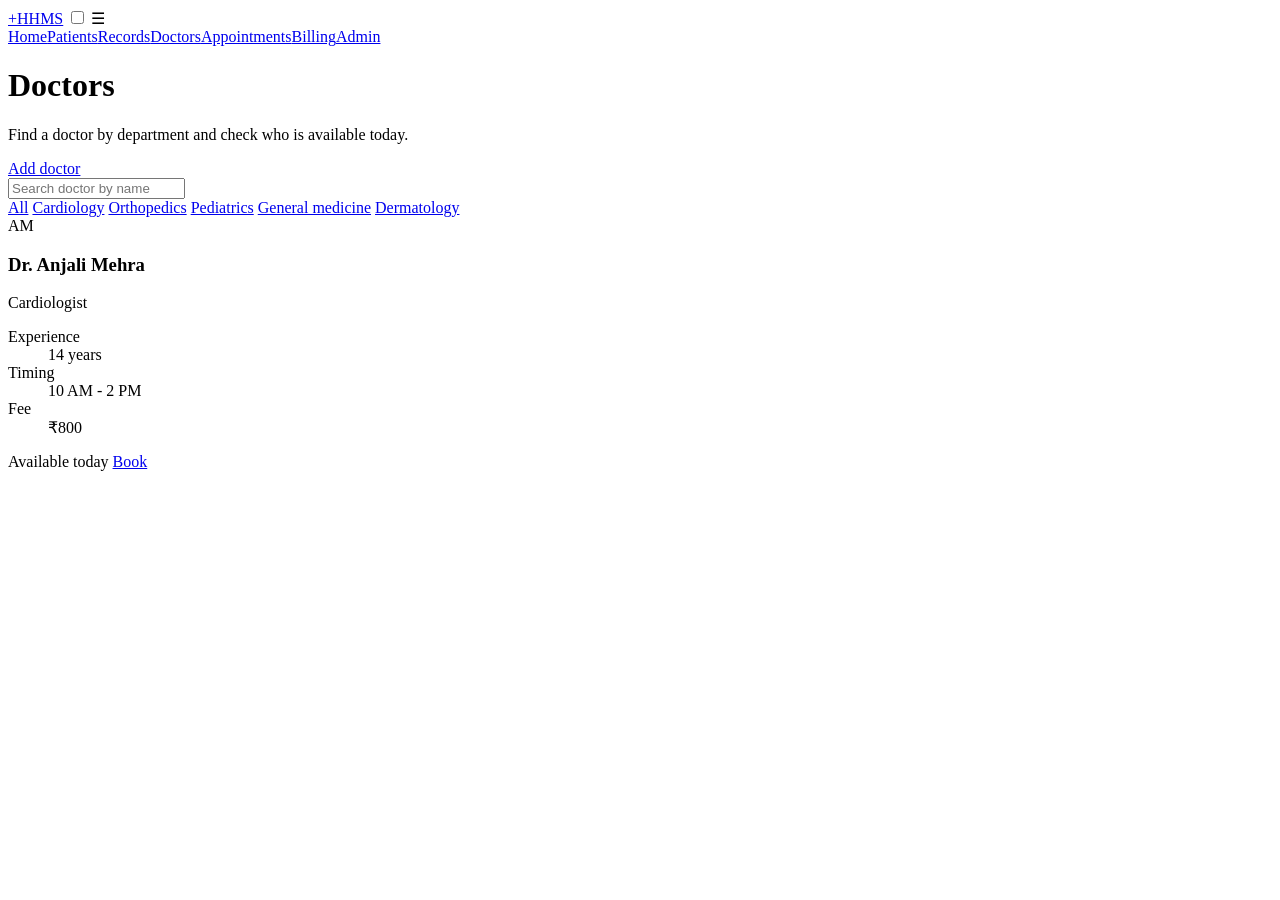
==== html/doctors.html @ df451578 "Add first doctor profile card" ====
<!DOCTYPE html>
<html lang="en">
<head>
  <meta charset="UTF-8">
  <meta name="viewport" content="width=device-width, initial-scale=1.0">
  <title>Doctors - HHMS</title>
  <link rel="stylesheet" href="../css/style.css">
  <link rel="stylesheet" href="../css/doctors.css">
</head>
<body>
  <header class="navbar">
    <a class="brand" href="../index.html"><span class="brand-mark">+</span>HHMS</a>
    <input type="checkbox" id="nav-toggle" class="nav-toggle">
    <label for="nav-toggle" class="nav-burger" aria-label="Open menu">&#9776;</label>
    <nav class="nav-links"><a href="../index.html">Home</a><a href="patients.html">Patients</a><a href="records.html">Records</a><a href="doctors.html" class="active">Doctors</a><a href="appointments.html">Appointments</a><a href="billing.html">Billing</a><a href="admin.html">Admin</a></nav>
  </header>
      <main class="container">
      <div class="page-head">
        <div>
          <h1>Doctors</h1>
          <p>Find a doctor by department and check who is available today.</p>
        </div>
        <a class="btn btn-primary" href="#add-doctor">Add doctor</a>
      </div>
            <div class="toolbar">
        <input type="search" placeholder="Search doctor by name" aria-label="Search doctors">
        <div class="chips">
          <a href="#" class="on">All</a>
          <a href="#">Cardiology</a>
          <a href="#">Orthopedics</a>
          <a href="#">Pediatrics</a>
          <a href="#">General medicine</a>
          <a href="#">Dermatology</a>
        </div>
      </div>
            <section class="grid cols-3 mb">
        <article class="doc-card">
          <div class="doc-top">
            <div class="avatar avatar-lg">AM</div>
            <div>
              <h3>Dr. Anjali Mehra</h3>
              <p class="muted">Cardiologist</p>
            </div>
          </div>
          <dl class="doc-facts">
            <div><dt>Experience</dt><dd>14 years</dd></div>
            <div><dt>Timing</dt><dd>10 AM - 2 PM</dd></div>
            <div><dt>Fee</dt><dd>₹800</dd></div>
          </dl>
          <div class="doc-foot">
            <span class="badge badge-success">Available today</span>
            <a class="btn btn-primary" href="#add-doctor">Book</a>
          </div>
        </article>
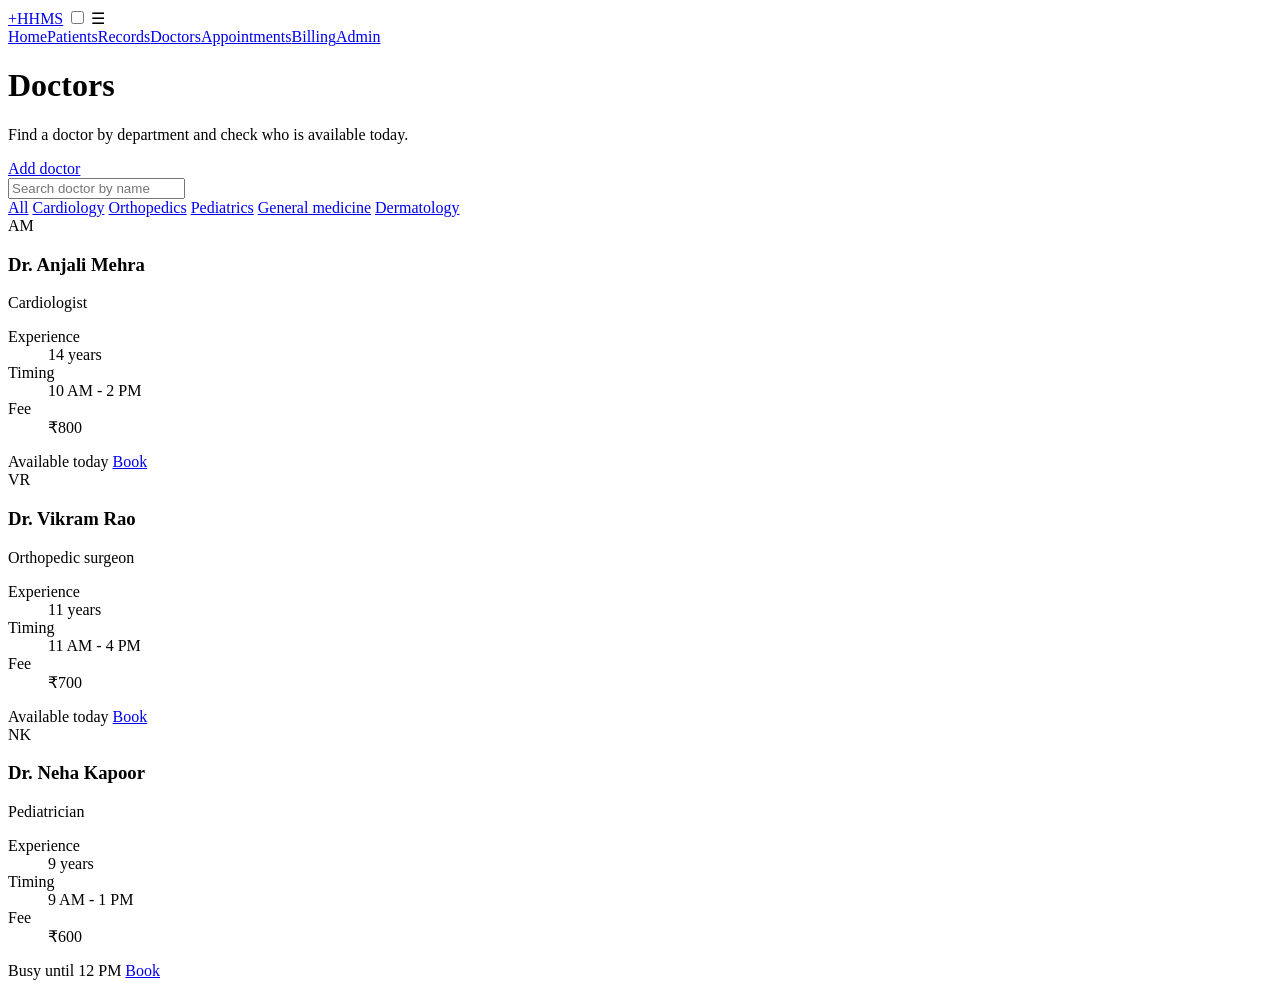
==== commit c4d06c21: "Add additional doctor profile cards" ====
--- a/html/doctors.html
+++ b/html/doctors.html
@@ -51,4 +51,41 @@
             <span class="badge badge-success">Available today</span>
             <a class="btn btn-primary" href="#add-doctor">Book</a>
           </div>
+        </article>
+                <article class="doc-card">
+          <div class="doc-top">
+            <div class="avatar avatar-lg">VR</div>
+            <div>
+              <h3>Dr. Vikram Rao</h3>
+              <p class="muted">Orthopedic surgeon</p>
+            </div>
+          </div>
+          <dl class="doc-facts">
+            <div><dt>Experience</dt><dd>11 years</dd></div>
+            <div><dt>Timing</dt><dd>11 AM - 4 PM</dd></div>
+            <div><dt>Fee</dt><dd>₹700</dd></div>
+          </dl>
+          <div class="doc-foot">
+            <span class="badge badge-success">Available today</span>
+            <a class="btn btn-primary" href="#add-doctor">Book</a>
+          </div>
+        </article>
+
+        <article class="doc-card">
+          <div class="doc-top">
+            <div class="avatar avatar-lg">NK</div>
+            <div>
+              <h3>Dr. Neha Kapoor</h3>
+              <p class="muted">Pediatrician</p>
+            </div>
+          </div>
+          <dl class="doc-facts">
+            <div><dt>Experience</dt><dd>9 years</dd></div>
+            <div><dt>Timing</dt><dd>9 AM - 1 PM</dd></div>
+            <div><dt>Fee</dt><dd>₹600</dd></div>
+          </dl>
+          <div class="doc-foot">
+            <span class="badge badge-warning">Busy until 12 PM</span>
+            <a class="btn btn-primary" href="#add-doctor">Book</a>
+          </div>
         </article>
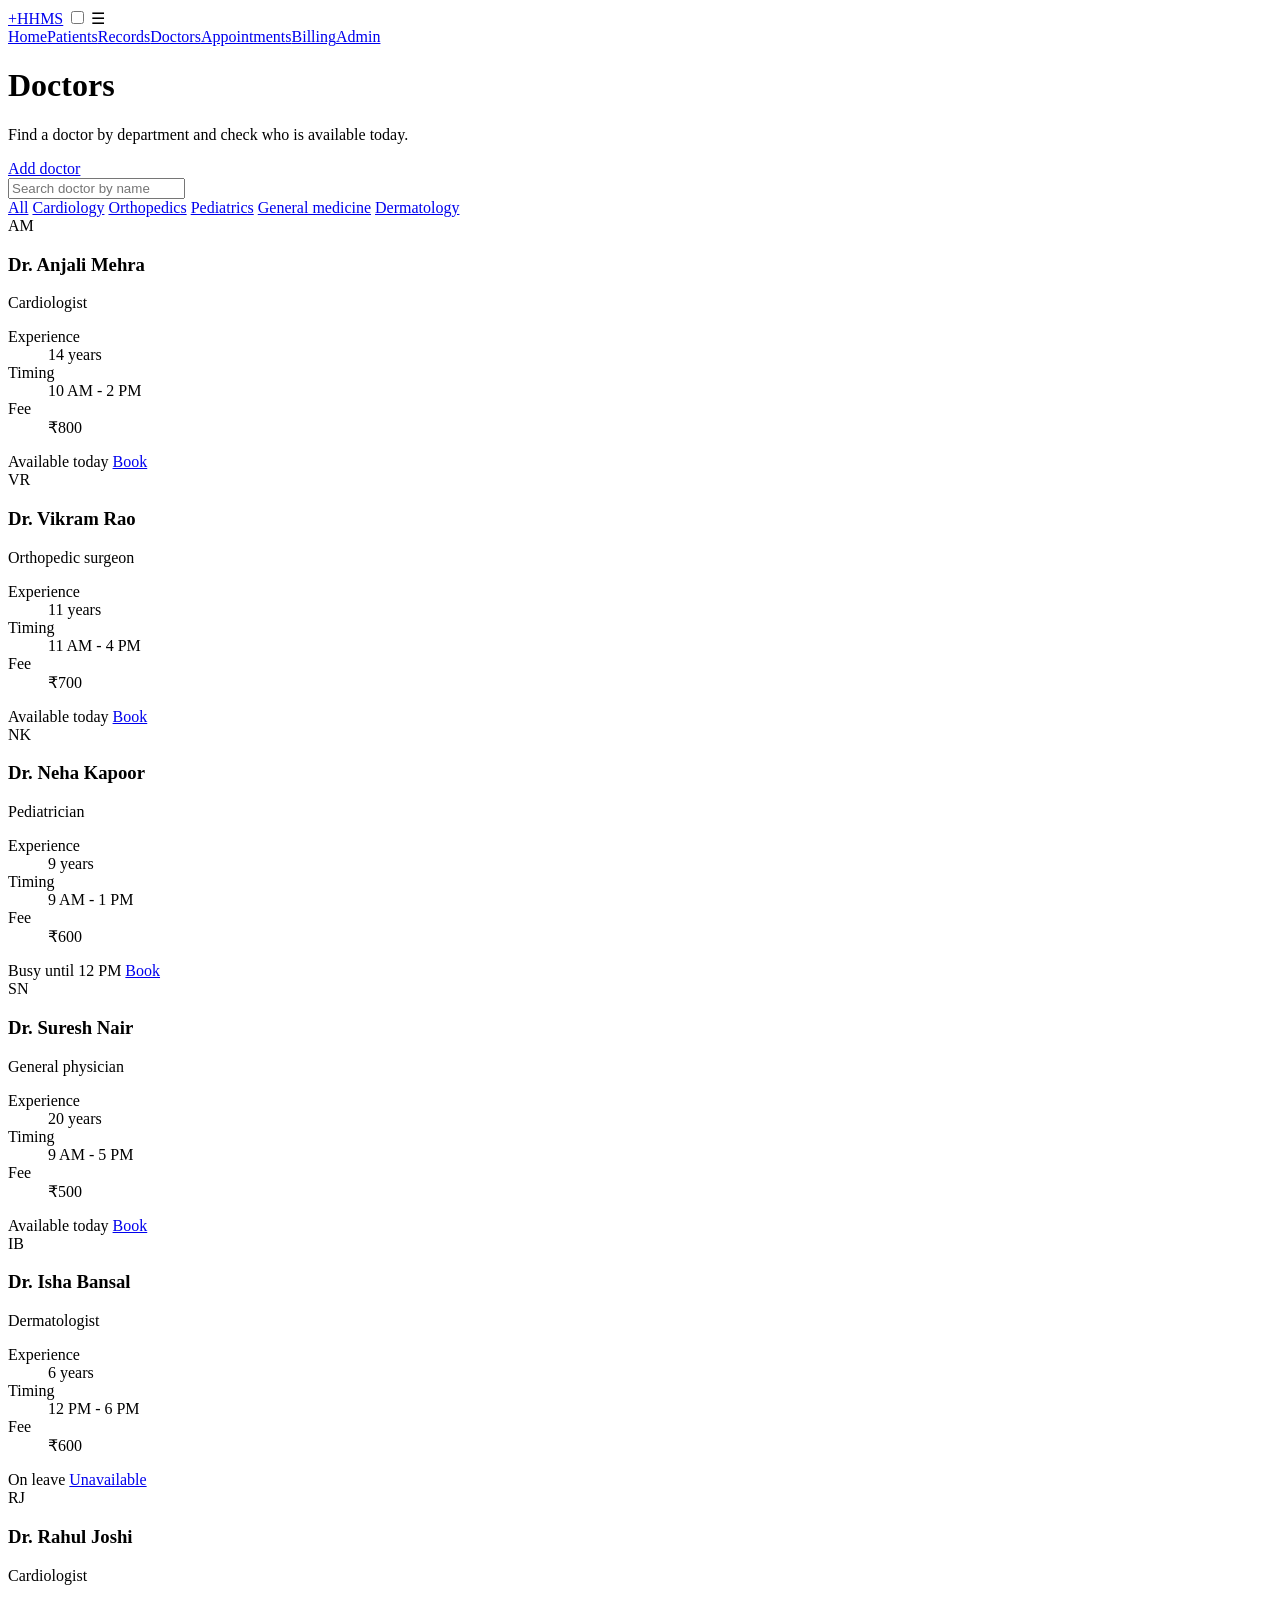
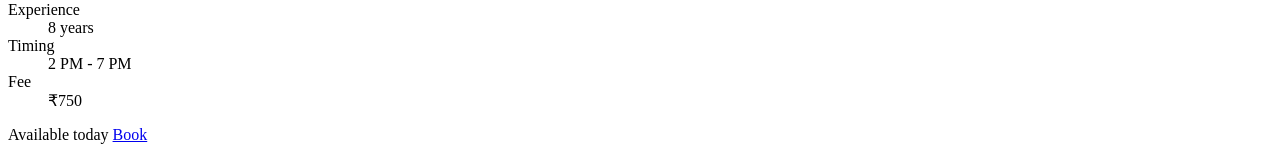
==== commit f404bf56: "Complete doctor profile cards" ====
--- a/html/doctors.html
+++ b/html/doctors.html
@@ -88,4 +88,61 @@
             <span class="badge badge-warning">Busy until 12 PM</span>
             <a class="btn btn-primary" href="#add-doctor">Book</a>
           </div>
-        </article>+        </article>
+                <article class="doc-card">
+          <div class="doc-top">
+            <div class="avatar avatar-lg">SN</div>
+            <div>
+              <h3>Dr. Suresh Nair</h3>
+              <p class="muted">General physician</p>
+            </div>
+          </div>
+          <dl class="doc-facts">
+            <div><dt>Experience</dt><dd>20 years</dd></div>
+            <div><dt>Timing</dt><dd>9 AM - 5 PM</dd></div>
+            <div><dt>Fee</dt><dd>₹500</dd></div>
+          </dl>
+          <div class="doc-foot">
+            <span class="badge badge-success">Available today</span>
+            <a class="btn btn-primary" href="#add-doctor">Book</a>
+          </div>
+        </article>
+
+        <article class="doc-card">
+          <div class="doc-top">
+            <div class="avatar avatar-lg">IB</div>
+            <div>
+              <h3>Dr. Isha Bansal</h3>
+              <p class="muted">Dermatologist</p>
+            </div>
+          </div>
+          <dl class="doc-facts">
+            <div><dt>Experience</dt><dd>6 years</dd></div>
+            <div><dt>Timing</dt><dd>12 PM - 6 PM</dd></div>
+            <div><dt>Fee</dt><dd>₹600</dd></div>
+          </dl>
+          <div class="doc-foot">
+            <span class="badge badge-danger">On leave</span>
+            <a class="btn btn-outline" href="#">Unavailable</a>
+          </div>
+        </article>
+
+        <article class="doc-card">
+          <div class="doc-top">
+            <div class="avatar avatar-lg">RJ</div>
+            <div>
+              <h3>Dr. Rahul Joshi</h3>
+              <p class="muted">Cardiologist</p>
+            </div>
+          </div>
+          <dl class="doc-facts">
+            <div><dt>Experience</dt><dd>8 years</dd></div>
+            <div><dt>Timing</dt><dd>2 PM - 7 PM</dd></div>
+            <div><dt>Fee</dt><dd>₹750</dd></div>
+          </dl>
+          <div class="doc-foot">
+            <span class="badge badge-success">Available today</span>
+            <a class="btn btn-primary" href="#add-doctor">Book</a>
+          </div>
+        </article>
+      </section>
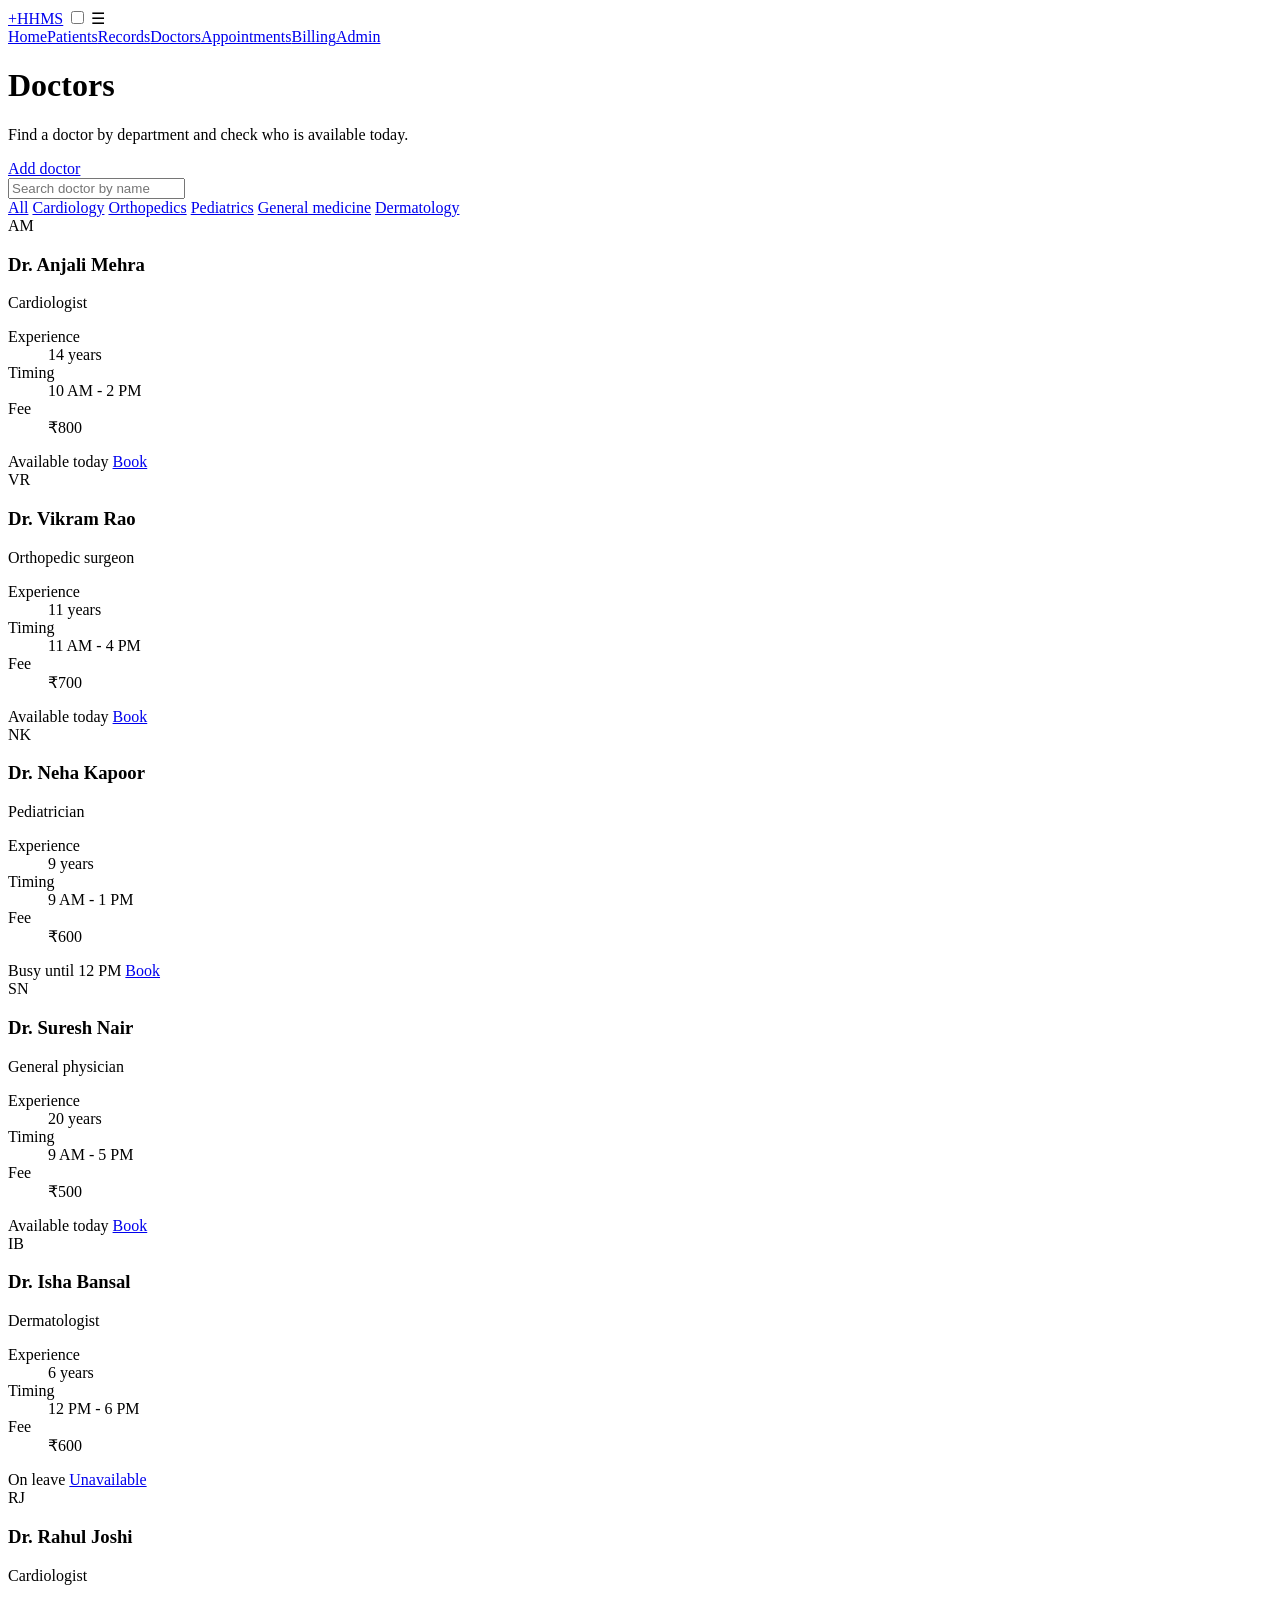
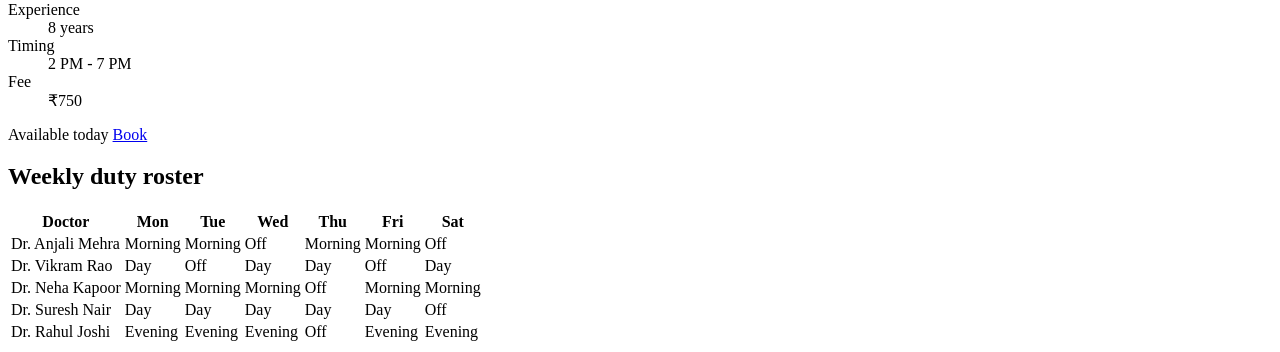
==== commit d3a5ea08: "Add weekly doctor duty roster" ====
--- a/html/doctors.html
+++ b/html/doctors.html
@@ -145,4 +145,21 @@
             <a class="btn btn-primary" href="#add-doctor">Book</a>
           </div>
         </article>
+      </section>
+            <section class="card">
+        <h2>Weekly duty roster</h2>
+        <div class="table-wrap">
+          <table class="roster">
+            <thead>
+              <tr><th>Doctor</th><th>Mon</th><th>Tue</th><th>Wed</th><th>Thu</th><th>Fri</th><th>Sat</th></tr>
+            </thead>
+            <tbody>
+              <tr><td>Dr. Anjali Mehra</td><td><span class="shift morning">Morning</span></td><td><span class="shift morning">Morning</span></td><td><span class="shift off">Off</span></td><td><span class="shift morning">Morning</span></td><td><span class="shift morning">Morning</span></td><td><span class="shift off">Off</span></td></tr>
+              <tr><td>Dr. Vikram Rao</td><td><span class="shift day">Day</span></td><td><span class="shift off">Off</span></td><td><span class="shift day">Day</span></td><td><span class="shift day">Day</span></td><td><span class="shift off">Off</span></td><td><span class="shift day">Day</span></td></tr>
+              <tr><td>Dr. Neha Kapoor</td><td><span class="shift morning">Morning</span></td><td><span class="shift morning">Morning</span></td><td><span class="shift morning">Morning</span></td><td><span class="shift off">Off</span></td><td><span class="shift morning">Morning</span></td><td><span class="shift morning">Morning</span></td></tr>
+              <tr><td>Dr. Suresh Nair</td><td><span class="shift day">Day</span></td><td><span class="shift day">Day</span></td><td><span class="shift day">Day</span></td><td><span class="shift day">Day</span></td><td><span class="shift day">Day</span></td><td><span class="shift off">Off</span></td></tr>
+              <tr><td>Dr. Rahul Joshi</td><td><span class="shift evening">Evening</span></td><td><span class="shift evening">Evening</span></td><td><span class="shift evening">Evening</span></td><td><span class="shift off">Off</span></td><td><span class="shift evening">Evening</span></td><td><span class="shift evening">Evening</span></td></tr>
+            </tbody>
+          </table>
+        </div>
       </section>
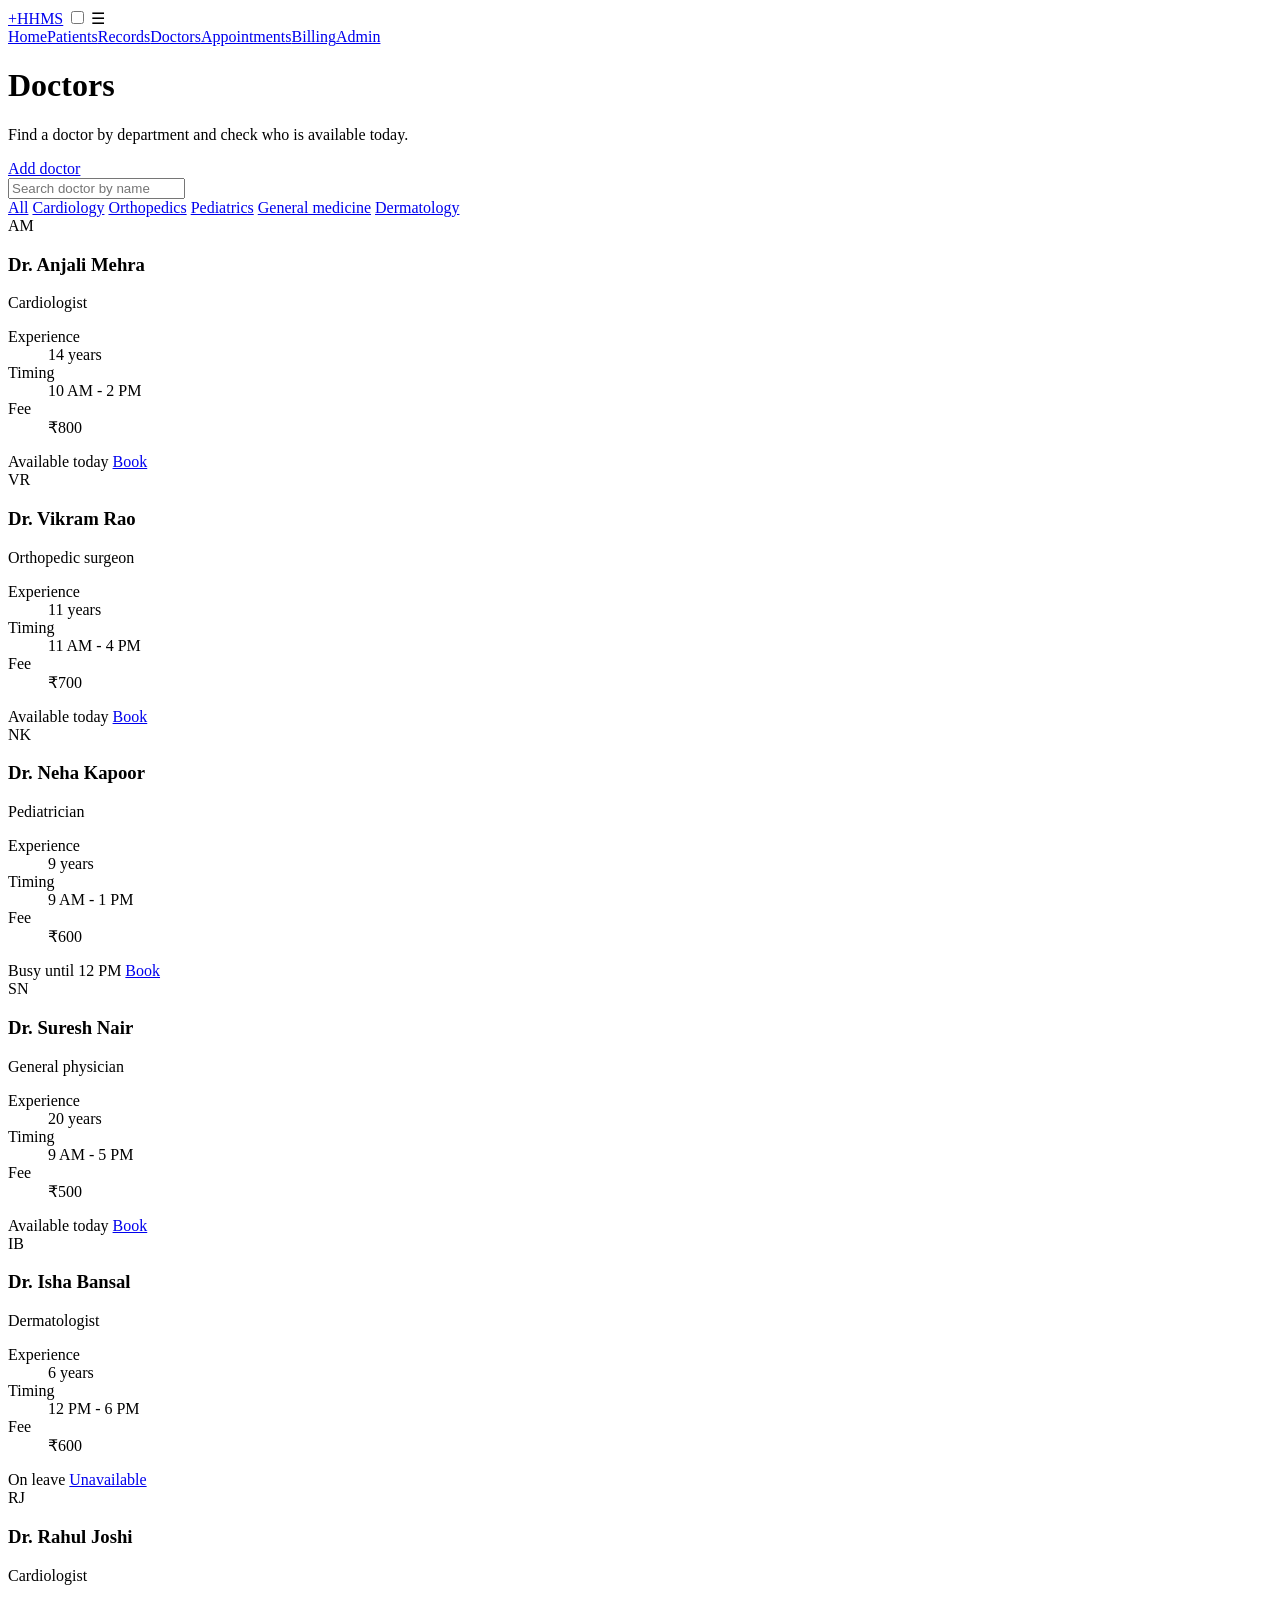
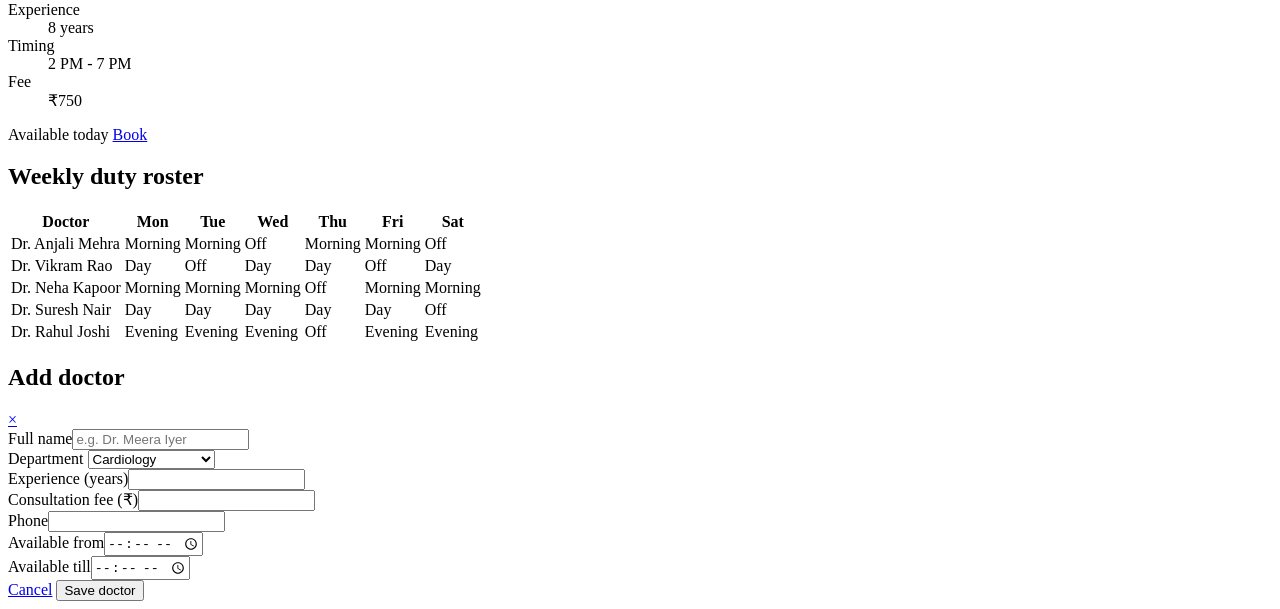
==== commit 8d776da8: "Add doctor registration modal" ====
--- a/html/doctors.html
+++ b/html/doctors.html
@@ -162,4 +162,30 @@
             </tbody>
           </table>
         </div>
-      </section>+      </section>
+          
+    <div class="modal" id="add-doctor">
+      <div class="modal-box">
+        <div class="modal-head">
+          <h2>Add doctor</h2>
+          <a class="modal-close" href="#" aria-label="Close">&times;</a>
+        </div>
+        <form>
+          <div class="form-grid">
+            <div class="field full"><label for="d-name">Full name</label><input id="d-name" type="text" placeholder="e.g. Dr. Meera Iyer"></div>
+            <div class="field"><label for="d-dept">Department</label>
+              <select id="d-dept"><option>Cardiology</option><option>Orthopedics</option><option>Pediatrics</option><option>General medicine</option><option>Dermatology</option></select>
+            </div>
+            <div class="field"><label for="d-exp">Experience (years)</label><input id="d-exp" type="number" min="0"></div>
+            <div class="field"><label for="d-fee">Consultation fee (&#8377;)</label><input id="d-fee" type="number" min="0"></div>
+            <div class="field"><label for="d-phone">Phone</label><input id="d-phone" type="tel"></div>
+            <div class="field"><label for="d-from">Available from</label><input id="d-from" type="time"></div>
+            <div class="field"><label for="d-to">Available till</label><input id="d-to" type="time"></div>
+          </div>
+          <div class="modal-actions">
+            <a class="btn btn-outline" href="#">Cancel</a>
+            <button class="btn btn-primary" type="button">Save doctor</button>
+          </div>
+        </form>
+      </div>
+    </div>
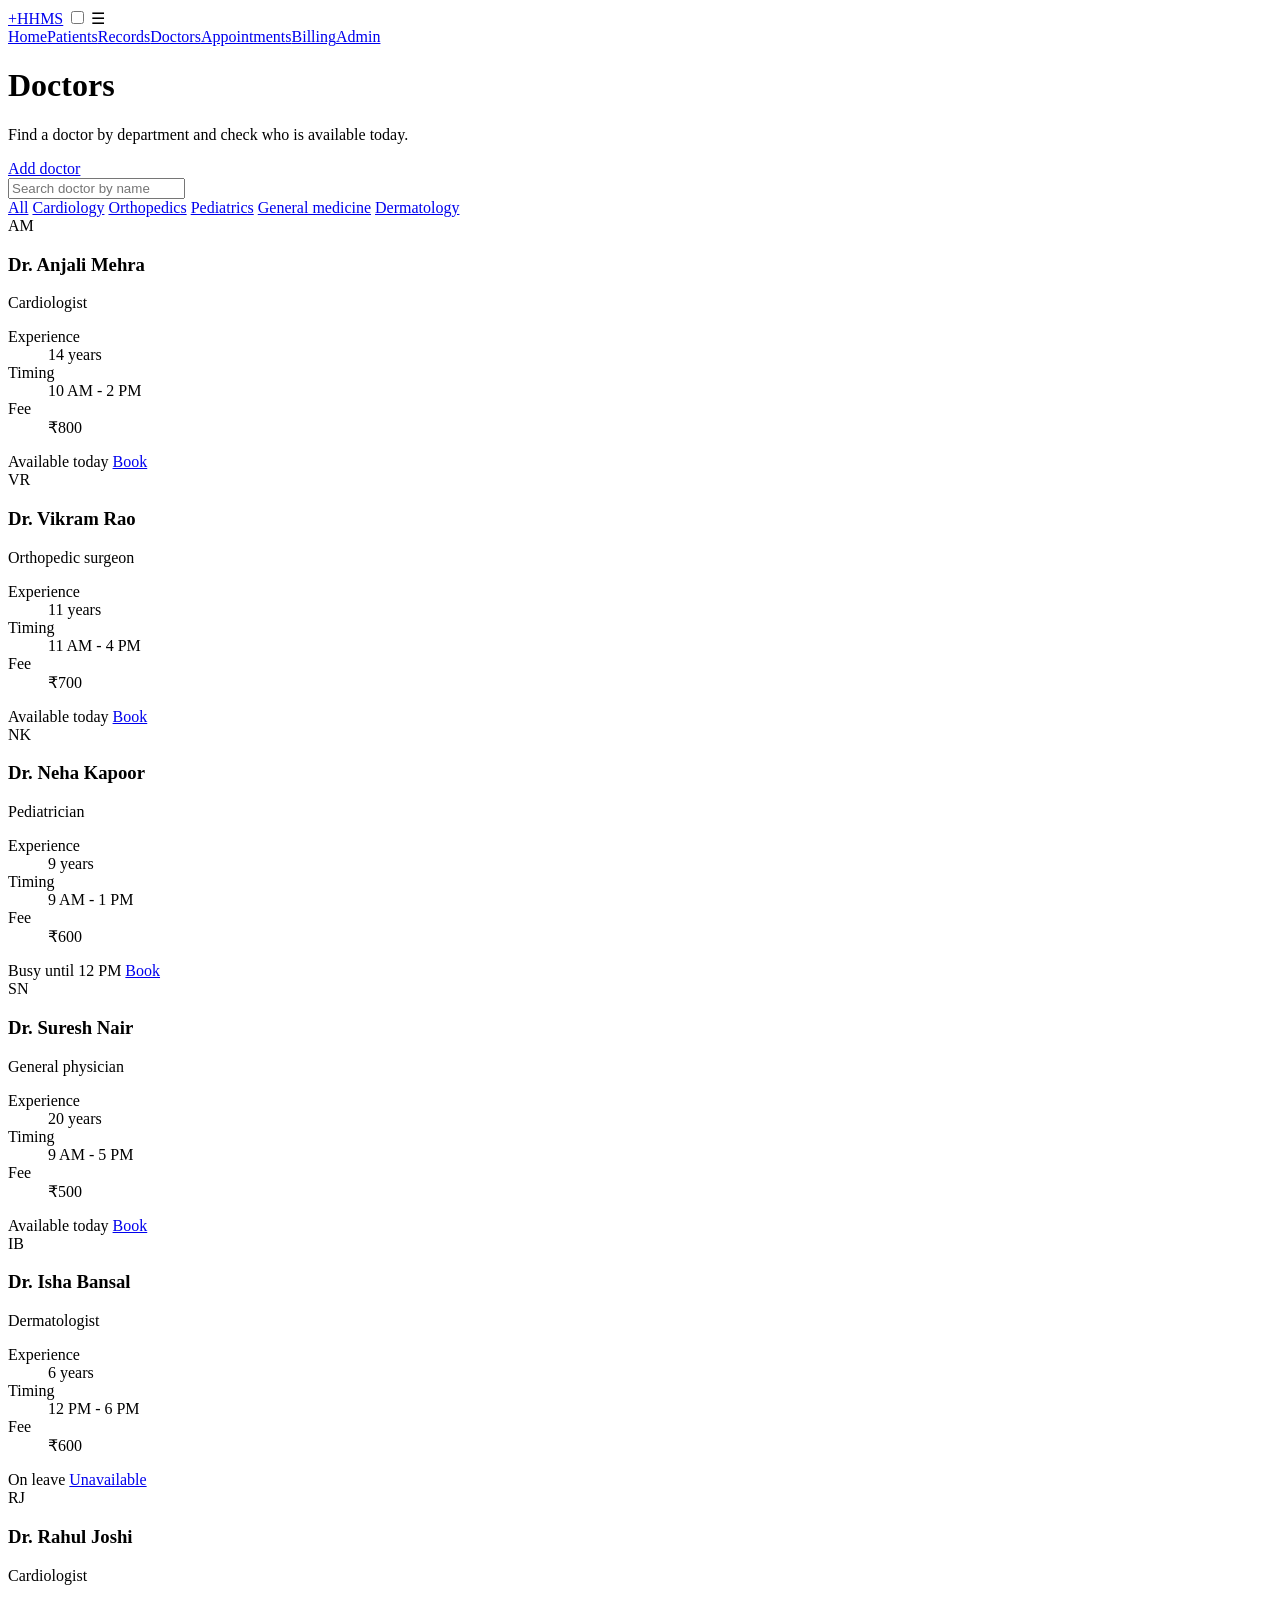
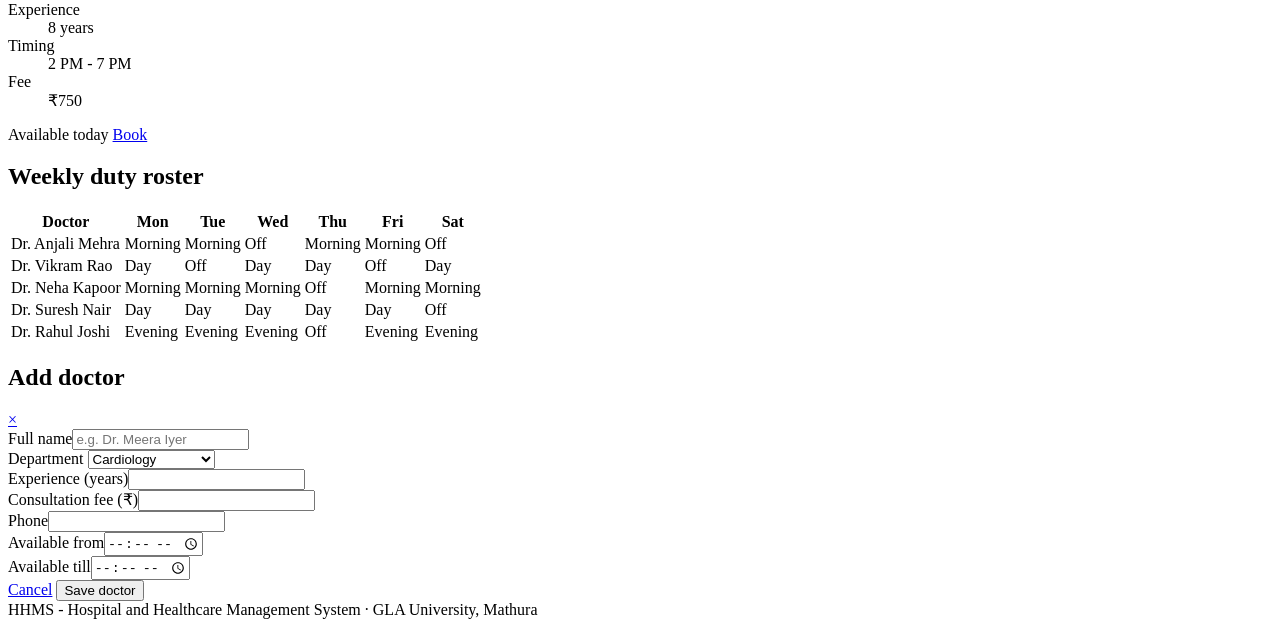
==== commit 87d4bb3d: "Complete Doctors page HTML" ====
--- a/html/doctors.html
+++ b/html/doctors.html
@@ -188,4 +188,7 @@
           </div>
         </form>
       </div>
-    </div>+    </div>
+        <footer class="footer">HHMS - Hospital and Healthcare Management System &middot; GLA University, Mathura</footer>
+  </body>
+</html>
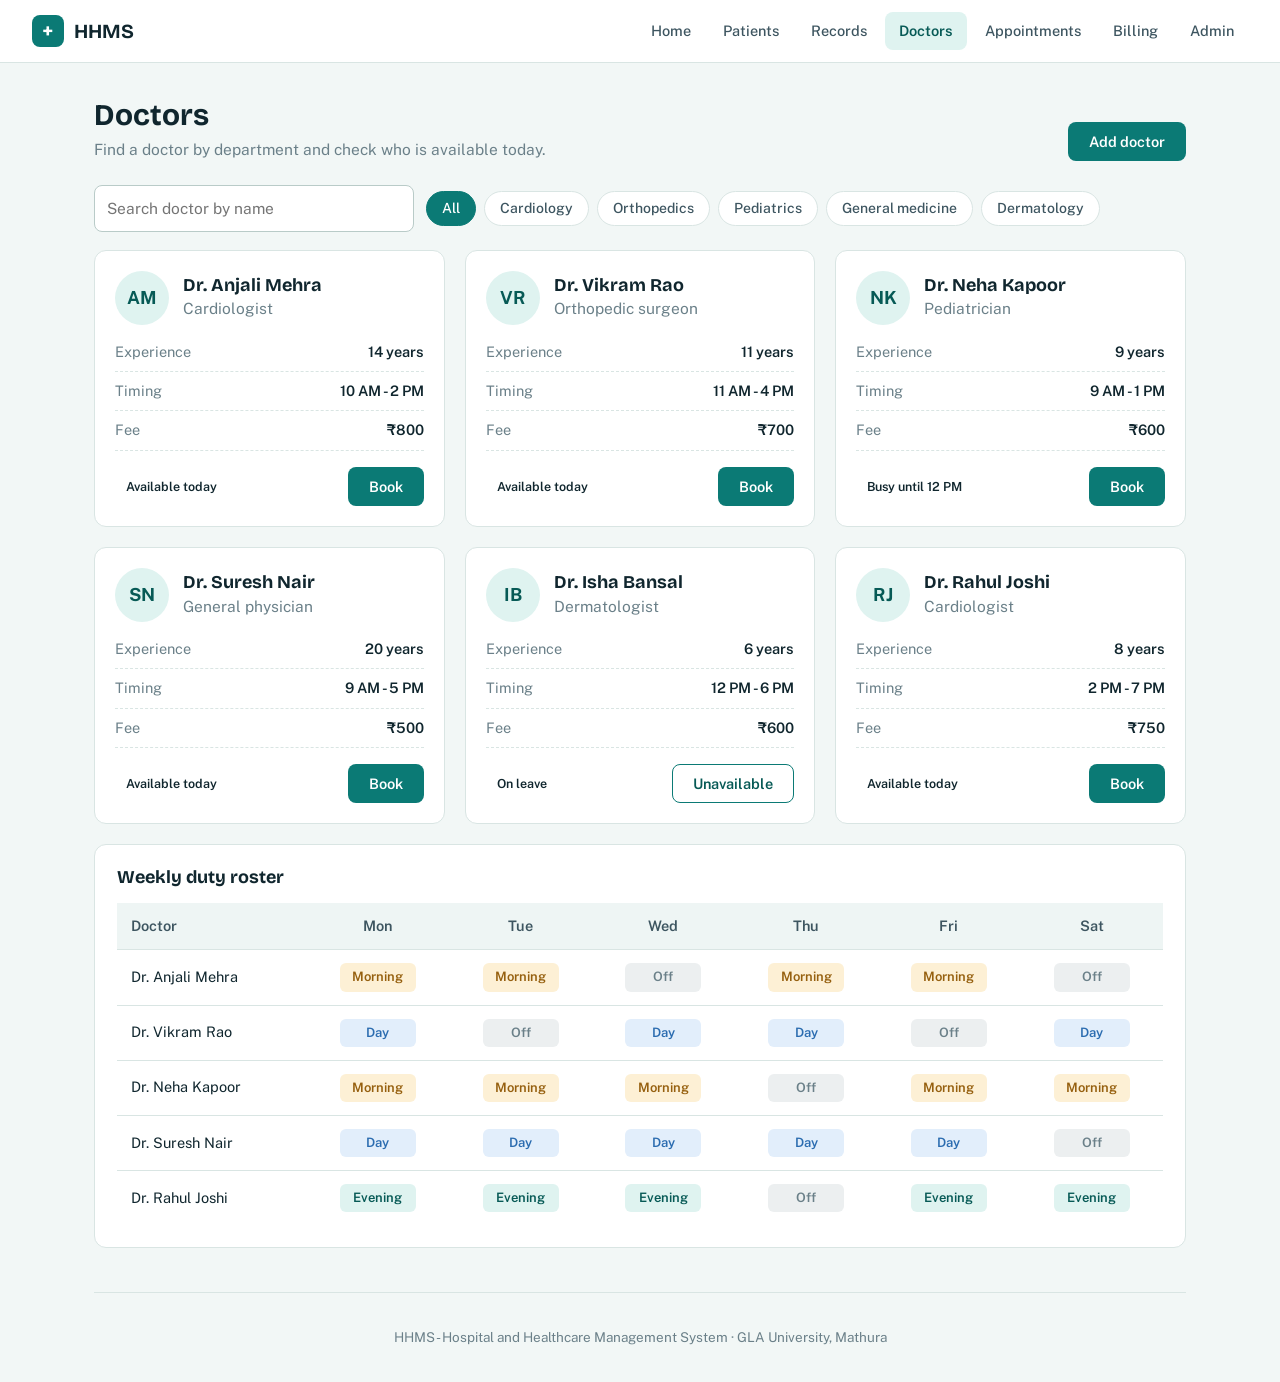
==== commit d412bc5d: "feat: add shared JavaScript helpers" ====
--- a/html/doctors.html
+++ b/html/doctors.html
@@ -190,5 +190,7 @@
       </div>
     </div>
         <footer class="footer">HHMS - Hospital and Healthcare Management System &middot; GLA University, Mathura</footer>
+        <script src="../js/common.js"></script>
+<script src="../js/doctors.js"></script>
   </body>
 </html>
--- a/css/style.css
+++ b/css/style.css
@@ -0,0 +1,159 @@
+
+@import url('https://fonts.googleapis.com/css2?family=Bricolage+Grotesque:wght@600;700&family=Public+Sans:wght@400;500;600&display=swap');
+
+:root {
+  --ink: #10262e;
+  --ink-soft: #3d5560;
+  --muted: #6b8089;
+  --teal: #0b7a75;
+  --teal-dark: #075a56;
+  --teal-tint: #dff3f0;
+  --bg: #f2f7f6;
+  --surface: #ffffff;
+  --line: #d9e5e3;
+  --red: #c8372d;
+  --red-tint: #fbe4e1;
+  --amber: #96600f;
+  --amber-tint: #fdf0d5;
+  --green: #2f855a;
+  --green-tint: #dff5e8;
+  --blue: #2b6cb0;
+  --blue-tint: #e2eefb;
+  --font-head: 'Bricolage Grotesque', 'Segoe UI', system-ui, sans-serif;
+  --font-body: 'Public Sans', 'Segoe UI', system-ui, sans-serif;
+}
+
+*, *::before, *::after { box-sizing: border-box; margin: 0; padding: 0; }
+html { scroll-behavior: smooth; }
+body { font-family: var(--font-body); background: var(--bg); color: var(--ink); line-height: 1.55; font-size: 15.5px; }
+h1, h2, h3, h4 { font-family: var(--font-head); line-height: 1.2; color: var(--ink); }
+a { color: var(--teal-dark); }
+:focus-visible { outline: 3px solid #f0a92e; outline-offset: 2px; }
+
+/* ---------- Navbar ---------- */
+.navbar { background: var(--surface); border-bottom: 1px solid var(--line); display: flex; align-items: center; justify-content: space-between; gap: 16px; padding: 12px 32px; position: sticky; top: 0; z-index: 50; }
+.brand { display: flex; align-items: center; gap: 10px; font-family: var(--font-head); font-weight: 700; font-size: 20px; color: var(--ink); text-decoration: none; }
+.brand-mark { width: 32px; height: 32px; background: var(--teal); color: #fff; border-radius: 8px; display: grid; place-items: center; font-size: 22px; line-height: 1; }
+.nav-links { display: flex; gap: 4px; flex-wrap: wrap; }
+.nav-links a { text-decoration: none; color: var(--ink-soft); padding: 8px 14px; border-radius: 8px; font-weight: 500; font-size: 14.5px; }
+.nav-links a:hover { background: var(--bg); color: var(--ink); }
+.nav-links a.active { background: var(--teal-tint); color: var(--teal-dark); font-weight: 600; }
+.nav-toggle { display: none; }
+.nav-burger { display: none; cursor: pointer; font-size: 26px; padding: 0 8px; }
+
+/* ---------- Layout ---------- */
+.container { max-width: 1140px; margin: 0 auto; padding: 0 24px; }
+.page-head { display: flex; justify-content: space-between; align-items: flex-end; gap: 16px; flex-wrap: wrap; margin: 34px 0 24px; }
+.page-head h1 { font-size: 30px; }
+.page-head p { color: var(--muted); margin-top: 4px; }
+.grid { display: grid; gap: 20px; }
+.cols-2 { grid-template-columns: repeat(2, 1fr); }
+.cols-3 { grid-template-columns: repeat(3, 1fr); }
+.cols-4 { grid-template-columns: repeat(4, 1fr); }
+.main-side { grid-template-columns: 2fr 1fr; }
+.stack > * + * { margin-top: 20px; }
+.mb { margin-bottom: 20px; }
+.muted { color: var(--muted); }
+.right { text-align: right; }
+
+/* ---------- Cards ---------- */
+.card { background: var(--surface); border: 1px solid var(--line); border-radius: 12px; padding: 22px; }
+.card > h2, .card > h3 { margin-bottom: 14px; font-size: 18px; }
+.stat { background: var(--surface); border: 1px solid var(--line); border-left: 5px solid var(--teal); border-radius: 12px; padding: 18px 20px; }
+.stat b { display: block; font-family: var(--font-head); font-size: 34px; line-height: 1.1; }
+.stat span { color: var(--muted); font-size: 14px; }
+.stat.warn { border-left-color: #e0a030; }
+.stat.danger { border-left-color: var(--red); }
+.stat.info { border-left-color: var(--blue); }
+
+/* ---------- Buttons ---------- */
+.btn { display: inline-block; padding: 10px 20px; border-radius: 8px; border: 1.5px solid transparent; font: 600 14.5px var(--font-body); cursor: pointer; text-decoration: none; text-align: center; }
+.btn-primary { background: var(--teal); color: #fff; }
+.btn-primary:hover { background: var(--teal-dark); }
+.btn-outline { background: transparent; border-color: var(--teal); color: var(--teal-dark); }
+.btn-outline:hover { background: var(--teal-tint); }
+.btn-danger { background: var(--red); color: #fff; }
+.btn-danger:hover { background: #a92c23; }
+.btn-sm { padding: 6px 12px; font-size: 13px; border-radius: 6px; }
+.btn-row { display: flex; gap: 10px; flex-wrap: wrap; }
+
+/* ---------- Badges ---------- */
+.badge { display: inline-block; padding: 3px 11px; border-radius: 99px; font-size: 12.5px; font-weight: 600; }
+.badge-green { background: var(--green-tint); color: var(--green); }
+.badge-amber { background: var(--amber-tint); color: var(--amber); }
+.badge-red { background: var(--red-tint); color: var(--red); }
+.badge-blue { background: var(--blue-tint); color: var(--blue); }
+.badge-gray { background: #e8eeed; color: var(--ink-soft); }
+
+/* ---------- Tables ---------- */
+.table-wrap { overflow-x: auto; }
+table { width: 100%; border-collapse: collapse; font-size: 14.5px; }
+th { text-align: left; font-weight: 600; color: var(--ink-soft); background: #eef5f4; padding: 12px 14px; border-bottom: 1px solid var(--line); white-space: nowrap; }
+td { padding: 13px 14px; border-bottom: 1px solid var(--line); vertical-align: middle; }
+tbody tr:hover { background: #f7fbfa; }
+tbody tr:last-child td { border-bottom: none; }
+
+/* ---------- Forms ---------- */
+.form-grid { display: grid; grid-template-columns: repeat(2, 1fr); gap: 16px 20px; }
+.field { display: flex; flex-direction: column; gap: 6px; }
+.field.full { grid-column: 1 / -1; }
+label { font-weight: 600; font-size: 14px; }
+input, select, textarea { padding: 10px 12px; border: 1px solid #b9cbc8; border-radius: 8px; font: inherit; background: #fff; color: var(--ink); width: 100%; }
+textarea { min-height: 90px; resize: vertical; }
+input:focus, select:focus, textarea:focus { outline: none; border-color: var(--teal); box-shadow: 0 0 0 3px var(--teal-tint); }
+.toolbar { display: flex; gap: 12px; flex-wrap: wrap; align-items: center; margin-bottom: 18px; }
+.toolbar input[type="search"] { max-width: 320px; }
+.chips { display: flex; gap: 8px; flex-wrap: wrap; }
+.chips a { text-decoration: none; padding: 6px 15px; border-radius: 99px; border: 1px solid var(--line); background: var(--surface); color: var(--ink-soft); font-size: 14px; font-weight: 500; }
+.chips a:hover { border-color: var(--teal); }
+.chips a.on { background: var(--teal); border-color: var(--teal); color: #fff; }
+
+/* ---------- Avatars ---------- */
+.avatar { width: 38px; height: 38px; border-radius: 50%; background: var(--teal-tint); color: var(--teal-dark); display: inline-grid; place-items: center; font-weight: 700; font-size: 14px; flex-shrink: 0; }
+.person { display: flex; align-items: center; gap: 12px; }
+.person small { display: block; color: var(--muted); font-size: 12.5px; }
+
+/* ---------- Modal (pure CSS using :target) ---------- */
+.modal { position: fixed; inset: 0; background: rgba(16, 38, 46, 0.6); display: none; align-items: center; justify-content: center; padding: 20px; z-index: 100; }
+.modal:target { display: flex; }
+.modal-box { background: var(--surface); border-radius: 14px; width: 100%; max-width: 620px; max-height: 90vh; overflow-y: auto; padding: 26px; }
+.modal-head { display: flex; justify-content: space-between; align-items: center; margin-bottom: 18px; }
+.modal-head h2 { font-size: 22px; }
+.modal-close { text-decoration: none; font-size: 28px; line-height: 1; color: var(--muted); padding: 0 6px; }
+.modal-close:hover { color: var(--red); }
+.modal-actions { display: flex; justify-content: flex-end; gap: 10px; margin-top: 22px; }
+
+/* ---------- Progress bars ---------- */
+.bar-row { margin-bottom: 14px; }
+.bar-row .label { display: flex; justify-content: space-between; font-size: 14px; margin-bottom: 5px; }
+.bar { height: 10px; background: #e4eeec; border-radius: 99px; overflow: hidden; }
+.bar i { display: block; height: 100%; background: var(--teal); border-radius: 99px; }
+
+/* ---------- ECG line (home page hero) ---------- */
+.ecg { width: 100%; height: auto; display: block; }
+.ecg path { fill: none; stroke: #5eead4; stroke-width: 3; stroke-linecap: round; stroke-linejoin: round; stroke-dasharray: 1000; stroke-dashoffset: 1000; animation: draw-line 2.8s ease-out forwards; }
+@keyframes draw-line { to { stroke-dashoffset: 0; } }
+@media (prefers-reduced-motion: reduce) {
+  .ecg path { animation: none; stroke-dashoffset: 0; }
+  html { scroll-behavior: auto; }
+}
+
+/* ---------- Footer ---------- */
+.footer { text-align: center; color: var(--muted); font-size: 13.5px; padding: 34px 20px; margin-top: 44px; border-top: 1px solid var(--line); }
+
+/* ---------- Responsive ---------- */
+@media (max-width: 960px) {
+  .cols-4 { grid-template-columns: repeat(2, 1fr); }
+  .cols-3 { grid-template-columns: repeat(2, 1fr); }
+  .main-side { grid-template-columns: 1fr; }
+}
+@media (max-width: 820px) {
+  .navbar { flex-wrap: wrap; padding: 12px 20px; }
+  .nav-burger { display: block; }
+  .nav-links { display: none; width: 100%; flex-direction: column; }
+  .nav-toggle:checked ~ .nav-links { display: flex; }
+}
+@media (max-width: 620px) {
+  .cols-2, .cols-3, .cols-4, .form-grid { grid-template-columns: 1fr; }
+  .page-head h1 { font-size: 25px; }
+}
--- a/css/doctors.css
+++ b/css/doctors.css
@@ -0,0 +1,17 @@
+.doc-card { background: var(--surface); border: 1px solid var(--line); border-radius: 12px; padding: 20px; display: flex; flex-direction: column; gap: 16px; }
+.doc-card:hover { border-color: var(--teal); }
+.doc-top { display: flex; align-items: center; gap: 14px; }
+.doc-top h3 { font-size: 18px; }
+.avatar-lg { width: 54px; height: 54px; font-size: 18px; }
+.doc-facts { display: grid; gap: 8px; }
+.doc-facts div { display: flex; justify-content: space-between; font-size: 14.5px; padding-bottom: 8px; border-bottom: 1px dashed var(--line); }
+.doc-facts dt { color: var(--muted); }
+.doc-facts dd { font-weight: 600; }
+.doc-foot { display: flex; justify-content: space-between; align-items: center; margin-top: auto; }
+.roster th, .roster td { text-align: center; }
+.roster th:first-child, .roster td:first-child { text-align: left; }
+.shift { display: inline-block; min-width: 76px; padding: 4px 8px; border-radius: 6px; font-size: 13px; font-weight: 600; }
+.shift.morning { background: var(--amber-tint); color: var(--amber); }
+.shift.day { background: var(--blue-tint); color: var(--blue); }
+.shift.evening { background: var(--teal-tint); color: var(--teal-dark); }
+.shift.off { background: #eceff0; color: var(--muted); }
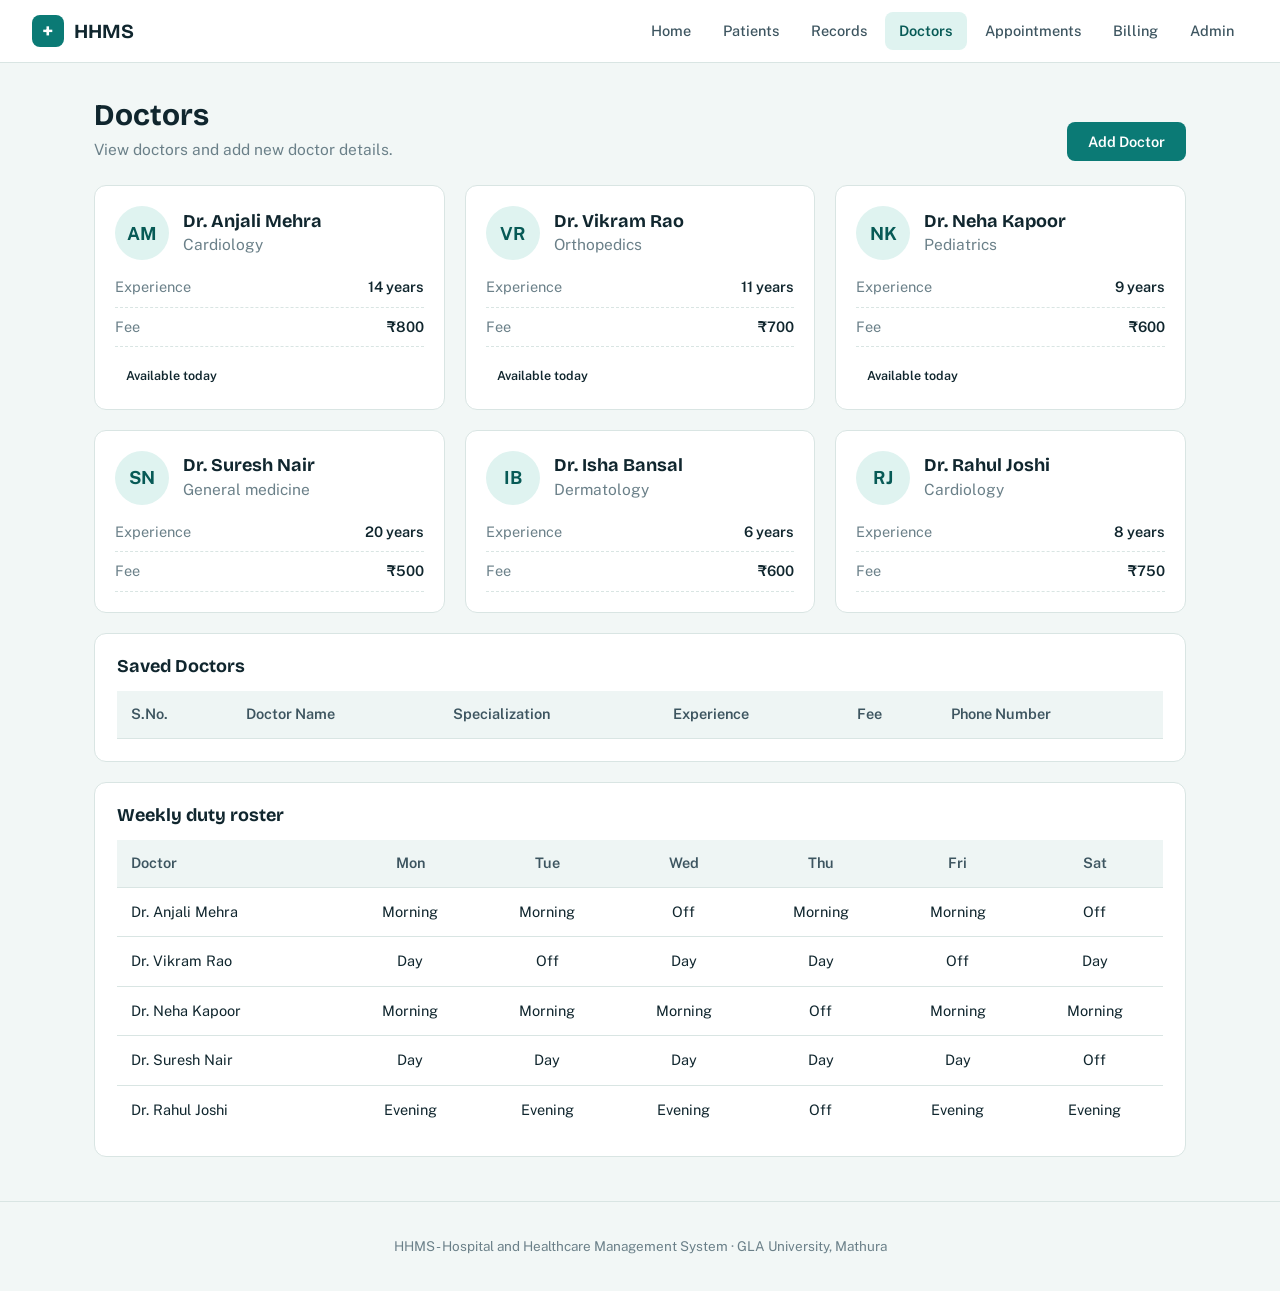
==== commit aef0e3f2: "Add doctor form and saved doctors table" ====
--- a/html/doctors.html
+++ b/html/doctors.html
@@ -1,196 +1,284 @@
+
 <!DOCTYPE html>
 <html lang="en">
 <head>
-  <meta charset="UTF-8">
-  <meta name="viewport" content="width=device-width, initial-scale=1.0">
-  <title>Doctors - HHMS</title>
-  <link rel="stylesheet" href="../css/style.css">
-  <link rel="stylesheet" href="../css/doctors.css">
+    <meta charset="UTF-8">
+    <meta name="viewport" content="width=device-width, initial-scale=1.0">
+    <title>Doctors - HHMS</title>
+
+    <link rel="stylesheet" href="../css/style.css">
+    <link rel="stylesheet" href="../css/doctors.css">
 </head>
+
 <body>
-  <header class="navbar">
-    <a class="brand" href="../index.html"><span class="brand-mark">+</span>HHMS</a>
+
+<header class="navbar">
+    <a class="brand" href="../index.html">
+        <span class="brand-mark">+</span>HHMS
+    </a>
+
     <input type="checkbox" id="nav-toggle" class="nav-toggle">
-    <label for="nav-toggle" class="nav-burger" aria-label="Open menu">&#9776;</label>
-    <nav class="nav-links"><a href="../index.html">Home</a><a href="patients.html">Patients</a><a href="records.html">Records</a><a href="doctors.html" class="active">Doctors</a><a href="appointments.html">Appointments</a><a href="billing.html">Billing</a><a href="admin.html">Admin</a></nav>
-  </header>
-      <main class="container">
-      <div class="page-head">
+    <label for="nav-toggle" class="nav-burger">&#9776;</label>
+
+    <nav class="nav-links">
+        <a href="../index.html">Home</a>
+        <a href="patients.html">Patients</a>
+        <a href="records.html">Records</a>
+        <a href="doctors.html" class="active">Doctors</a>
+        <a href="appointments.html">Appointments</a>
+        <a href="billing.html">Billing</a>
+        <a href="admin.html">Admin</a>
+    </nav>
+</header>
+
+<main class="container">
+
+    <div class="page-head">
         <div>
-          <h1>Doctors</h1>
-          <p>Find a doctor by department and check who is available today.</p>
-        </div>
-        <a class="btn btn-primary" href="#add-doctor">Add doctor</a>
-      </div>
-            <div class="toolbar">
-        <input type="search" placeholder="Search doctor by name" aria-label="Search doctors">
-        <div class="chips">
-          <a href="#" class="on">All</a>
-          <a href="#">Cardiology</a>
-          <a href="#">Orthopedics</a>
-          <a href="#">Pediatrics</a>
-          <a href="#">General medicine</a>
-          <a href="#">Dermatology</a>
-        </div>
-      </div>
-            <section class="grid cols-3 mb">
-        <article class="doc-card">
-          <div class="doc-top">
-            <div class="avatar avatar-lg">AM</div>
-            <div>
-              <h3>Dr. Anjali Mehra</h3>
-              <p class="muted">Cardiologist</p>
-            </div>
-          </div>
-          <dl class="doc-facts">
-            <div><dt>Experience</dt><dd>14 years</dd></div>
-            <div><dt>Timing</dt><dd>10 AM - 2 PM</dd></div>
-            <div><dt>Fee</dt><dd>₹800</dd></div>
-          </dl>
-          <div class="doc-foot">
-            <span class="badge badge-success">Available today</span>
-            <a class="btn btn-primary" href="#add-doctor">Book</a>
-          </div>
-        </article>
-                <article class="doc-card">
-          <div class="doc-top">
-            <div class="avatar avatar-lg">VR</div>
-            <div>
-              <h3>Dr. Vikram Rao</h3>
-              <p class="muted">Orthopedic surgeon</p>
-            </div>
-          </div>
-          <dl class="doc-facts">
-            <div><dt>Experience</dt><dd>11 years</dd></div>
-            <div><dt>Timing</dt><dd>11 AM - 4 PM</dd></div>
-            <div><dt>Fee</dt><dd>₹700</dd></div>
-          </dl>
-          <div class="doc-foot">
-            <span class="badge badge-success">Available today</span>
-            <a class="btn btn-primary" href="#add-doctor">Book</a>
-          </div>
-        </article>
-
-        <article class="doc-card">
-          <div class="doc-top">
-            <div class="avatar avatar-lg">NK</div>
-            <div>
-              <h3>Dr. Neha Kapoor</h3>
-              <p class="muted">Pediatrician</p>
-            </div>
-          </div>
-          <dl class="doc-facts">
-            <div><dt>Experience</dt><dd>9 years</dd></div>
-            <div><dt>Timing</dt><dd>9 AM - 1 PM</dd></div>
-            <div><dt>Fee</dt><dd>₹600</dd></div>
-          </dl>
-          <div class="doc-foot">
-            <span class="badge badge-warning">Busy until 12 PM</span>
-            <a class="btn btn-primary" href="#add-doctor">Book</a>
-          </div>
-        </article>
-                <article class="doc-card">
-          <div class="doc-top">
-            <div class="avatar avatar-lg">SN</div>
-            <div>
-              <h3>Dr. Suresh Nair</h3>
-              <p class="muted">General physician</p>
-            </div>
-          </div>
-          <dl class="doc-facts">
-            <div><dt>Experience</dt><dd>20 years</dd></div>
-            <div><dt>Timing</dt><dd>9 AM - 5 PM</dd></div>
-            <div><dt>Fee</dt><dd>₹500</dd></div>
-          </dl>
-          <div class="doc-foot">
-            <span class="badge badge-success">Available today</span>
-            <a class="btn btn-primary" href="#add-doctor">Book</a>
-          </div>
-        </article>
-
-        <article class="doc-card">
-          <div class="doc-top">
-            <div class="avatar avatar-lg">IB</div>
-            <div>
-              <h3>Dr. Isha Bansal</h3>
-              <p class="muted">Dermatologist</p>
-            </div>
-          </div>
-          <dl class="doc-facts">
-            <div><dt>Experience</dt><dd>6 years</dd></div>
-            <div><dt>Timing</dt><dd>12 PM - 6 PM</dd></div>
-            <div><dt>Fee</dt><dd>₹600</dd></div>
-          </dl>
-          <div class="doc-foot">
-            <span class="badge badge-danger">On leave</span>
-            <a class="btn btn-outline" href="#">Unavailable</a>
-          </div>
-        </article>
-
-        <article class="doc-card">
-          <div class="doc-top">
-            <div class="avatar avatar-lg">RJ</div>
-            <div>
-              <h3>Dr. Rahul Joshi</h3>
-              <p class="muted">Cardiologist</p>
-            </div>
-          </div>
-          <dl class="doc-facts">
-            <div><dt>Experience</dt><dd>8 years</dd></div>
-            <div><dt>Timing</dt><dd>2 PM - 7 PM</dd></div>
-            <div><dt>Fee</dt><dd>₹750</dd></div>
-          </dl>
-          <div class="doc-foot">
-            <span class="badge badge-success">Available today</span>
-            <a class="btn btn-primary" href="#add-doctor">Book</a>
-          </div>
-        </article>
-      </section>
-            <section class="card">
+            <h1>Doctors</h1>
+            <p>View doctors and add new doctor details.</p>
+        </div>
+
+        <a class="btn btn-primary" href="#add-doctor">Add Doctor</a>
+    </div>
+
+    <!-- Existing Doctor Cards -->
+    <section class="grid cols-3 mb">
+
+        <article class="doc-card">
+            <div class="doc-top">
+                <div class="avatar avatar-lg">AM</div>
+                <div>
+                    <h3>Dr. Anjali Mehra</h3>
+                    <p class="muted">Cardiology</p>
+                </div>
+            </div>
+            <dl class="doc-facts">
+                <div><dt>Experience</dt><dd>14 years</dd></div>
+                <div><dt>Fee</dt><dd>₹800</dd></div>
+            </dl>
+            <div class="doc-foot">
+                <span class="badge badge-success">Available today</span>
+            </div>
+        </article>
+
+        <article class="doc-card">
+            <div class="doc-top">
+                <div class="avatar avatar-lg">VR</div>
+                <div>
+                    <h3>Dr. Vikram Rao</h3>
+                    <p class="muted">Orthopedics</p>
+                </div>
+            </div>
+            <dl class="doc-facts">
+                <div><dt>Experience</dt><dd>11 years</dd></div>
+                <div><dt>Fee</dt><dd>₹700</dd></div>
+            </dl>
+            <div class="doc-foot">
+                <span class="badge badge-success">Available today</span>
+            </div>
+        </article>
+
+        <article class="doc-card">
+            <div class="doc-top">
+                <div class="avatar avatar-lg">NK</div>
+                <div>
+                    <h3>Dr. Neha Kapoor</h3>
+                    <p class="muted">Pediatrics</p>
+                </div>
+            </div>
+            <dl class="doc-facts">
+                <div><dt>Experience</dt><dd>9 years</dd></div>
+                <div><dt>Fee</dt><dd>₹600</dd></div>
+            </dl>
+            <div class="doc-foot">
+                <span class="badge badge-success">Available today</span>
+            </div>
+        </article>
+
+        <article class="doc-card">
+            <div class="doc-top">
+                <div class="avatar avatar-lg">SN</div>
+                <div>
+                    <h3>Dr. Suresh Nair</h3>
+                    <p class="muted">General medicine</p>
+                </div>
+            </div>
+            <dl class="doc-facts">
+                <div><dt>Experience</dt><dd>20 years</dd></div>
+                <div><dt>Fee</dt><dd>₹500</dd></div>
+            </dl>
+        </article>
+
+        <article class="doc-card">
+            <div class="doc-top">
+                <div class="avatar avatar-lg">IB</div>
+                <div>
+                    <h3>Dr. Isha Bansal</h3>
+                    <p class="muted">Dermatology</p>
+                </div>
+            </div>
+            <dl class="doc-facts">
+                <div><dt>Experience</dt><dd>6 years</dd></div>
+                <div><dt>Fee</dt><dd>₹600</dd></div>
+            </dl>
+        </article>
+
+        <article class="doc-card">
+            <div class="doc-top">
+                <div class="avatar avatar-lg">RJ</div>
+                <div>
+                    <h3>Dr. Rahul Joshi</h3>
+                    <p class="muted">Cardiology</p>
+                </div>
+            </div>
+            <dl class="doc-facts">
+                <div><dt>Experience</dt><dd>8 years</dd></div>
+                <div><dt>Fee</dt><dd>₹750</dd></div>
+            </dl>
+        </article>
+
+    </section>
+
+    <!-- Saved Doctors Table -->
+    <section class="card mb">
+        <h2>Saved Doctors</h2>
+
+        <div class="table-wrap">
+            <table>
+                <thead>
+                    <tr>
+                        <th>S.No.</th>
+                        <th>Doctor Name</th>
+                        <th>Specialization</th>
+                        <th>Experience</th>
+                        <th>Fee</th>
+                        <th>Phone Number</th>
+                    </tr>
+                </thead>
+
+                <tbody id="doctorTable"></tbody>
+            </table>
+        </div>
+    </section>
+
+    <!-- Weekly Duty Roster -->
+    <section class="card mb">
         <h2>Weekly duty roster</h2>
+
         <div class="table-wrap">
-          <table class="roster">
-            <thead>
-              <tr><th>Doctor</th><th>Mon</th><th>Tue</th><th>Wed</th><th>Thu</th><th>Fri</th><th>Sat</th></tr>
-            </thead>
-            <tbody>
-              <tr><td>Dr. Anjali Mehra</td><td><span class="shift morning">Morning</span></td><td><span class="shift morning">Morning</span></td><td><span class="shift off">Off</span></td><td><span class="shift morning">Morning</span></td><td><span class="shift morning">Morning</span></td><td><span class="shift off">Off</span></td></tr>
-              <tr><td>Dr. Vikram Rao</td><td><span class="shift day">Day</span></td><td><span class="shift off">Off</span></td><td><span class="shift day">Day</span></td><td><span class="shift day">Day</span></td><td><span class="shift off">Off</span></td><td><span class="shift day">Day</span></td></tr>
-              <tr><td>Dr. Neha Kapoor</td><td><span class="shift morning">Morning</span></td><td><span class="shift morning">Morning</span></td><td><span class="shift morning">Morning</span></td><td><span class="shift off">Off</span></td><td><span class="shift morning">Morning</span></td><td><span class="shift morning">Morning</span></td></tr>
-              <tr><td>Dr. Suresh Nair</td><td><span class="shift day">Day</span></td><td><span class="shift day">Day</span></td><td><span class="shift day">Day</span></td><td><span class="shift day">Day</span></td><td><span class="shift day">Day</span></td><td><span class="shift off">Off</span></td></tr>
-              <tr><td>Dr. Rahul Joshi</td><td><span class="shift evening">Evening</span></td><td><span class="shift evening">Evening</span></td><td><span class="shift evening">Evening</span></td><td><span class="shift off">Off</span></td><td><span class="shift evening">Evening</span></td><td><span class="shift evening">Evening</span></td></tr>
-            </tbody>
-          </table>
-        </div>
-      </section>
-          
-    <div class="modal" id="add-doctor">
-      <div class="modal-box">
+            <table class="roster">
+                <thead>
+                    <tr>
+                        <th>Doctor</th>
+                        <th>Mon</th>
+                        <th>Tue</th>
+                        <th>Wed</th>
+                        <th>Thu</th>
+                        <th>Fri</th>
+                        <th>Sat</th>
+                    </tr>
+                </thead>
+
+                <tbody>
+                    <tr>
+                        <td>Dr. Anjali Mehra</td>
+                        <td>Morning</td><td>Morning</td><td>Off</td>
+                        <td>Morning</td><td>Morning</td><td>Off</td>
+                    </tr>
+                    <tr>
+                        <td>Dr. Vikram Rao</td>
+                        <td>Day</td><td>Off</td><td>Day</td>
+                        <td>Day</td><td>Off</td><td>Day</td>
+                    </tr>
+                    <tr>
+                        <td>Dr. Neha Kapoor</td>
+                        <td>Morning</td><td>Morning</td><td>Morning</td>
+                        <td>Off</td><td>Morning</td><td>Morning</td>
+                    </tr>
+                    <tr>
+                        <td>Dr. Suresh Nair</td>
+                        <td>Day</td><td>Day</td><td>Day</td>
+                        <td>Day</td><td>Day</td><td>Off</td>
+                    </tr>
+                    <tr>
+                        <td>Dr. Rahul Joshi</td>
+                        <td>Evening</td><td>Evening</td><td>Evening</td>
+                        <td>Off</td><td>Evening</td><td>Evening</td>
+                    </tr>
+                </tbody>
+            </table>
+        </div>
+    </section>
+
+</main>
+
+<!-- Add Doctor Form -->
+<div class="modal" id="add-doctor">
+    <div class="modal-box">
+
         <div class="modal-head">
-          <h2>Add doctor</h2>
-          <a class="modal-close" href="#" aria-label="Close">&times;</a>
-        </div>
-        <form>
-          <div class="form-grid">
-            <div class="field full"><label for="d-name">Full name</label><input id="d-name" type="text" placeholder="e.g. Dr. Meera Iyer"></div>
-            <div class="field"><label for="d-dept">Department</label>
-              <select id="d-dept"><option>Cardiology</option><option>Orthopedics</option><option>Pediatrics</option><option>General medicine</option><option>Dermatology</option></select>
-            </div>
-            <div class="field"><label for="d-exp">Experience (years)</label><input id="d-exp" type="number" min="0"></div>
-            <div class="field"><label for="d-fee">Consultation fee (&#8377;)</label><input id="d-fee" type="number" min="0"></div>
-            <div class="field"><label for="d-phone">Phone</label><input id="d-phone" type="tel"></div>
-            <div class="field"><label for="d-from">Available from</label><input id="d-from" type="time"></div>
-            <div class="field"><label for="d-to">Available till</label><input id="d-to" type="time"></div>
-          </div>
-          <div class="modal-actions">
-            <a class="btn btn-outline" href="#">Cancel</a>
-            <button class="btn btn-primary" type="button">Save doctor</button>
-          </div>
+            <h2>Add Doctor</h2>
+            <a class="modal-close" href="#" aria-label="Close">&times;</a>
+        </div>
+
+        <form id="doctorForm">
+
+            <div class="form-grid">
+
+                <div class="field full">
+                    <label for="d-name">Doctor Name</label>
+                    <input id="d-name" type="text"
+                           placeholder="Enter doctor name">
+                </div>
+
+                <div class="field">
+                    <label for="d-dept">Specialization</label>
+                    <select id="d-dept">
+                        <option value="">Select specialization</option>
+                        <option>Cardiology</option>
+                        <option>Orthopedics</option>
+                        <option>Pediatrics</option>
+                        <option>General medicine</option>
+                        <option>Dermatology</option>
+                    </select>
+                </div>
+
+                <div class="field">
+                    <label for="d-exp">Experience (years)</label>
+                    <input id="d-exp" type="number" min="0">
+                </div>
+
+                <div class="field">
+                    <label for="d-fee">Consultation Fee (₹)</label>
+                    <input id="d-fee" type="number" min="0">
+                </div>
+
+                <div class="field">
+                    <label for="d-phone">Phone Number</label>
+                    <input id="d-phone" type="tel"
+                           maxlength="10" placeholder="10-digit number">
+                </div>
+
+            </div>
+
+            <div class="modal-actions">
+                <a class="btn btn-outline" href="#">Cancel</a>
+                <button class="btn btn-primary" type="button"
+                        onclick="addDoctor()">Save Doctor</button>
+            </div>
+
         </form>
-      </div>
     </div>
-        <footer class="footer">HHMS - Hospital and Healthcare Management System &middot; GLA University, Mathura</footer>
-        <script src="../js/common.js"></script>
+</div>
+
+<footer class="footer">
+    HHMS - Hospital and Healthcare Management System
+    &middot; GLA University, Mathura
+</footer>
+
+<script src="../js/common.js"></script>
 <script src="../js/doctors.js"></script>
-  </body>
-</html>+
+</body>
+</html>
